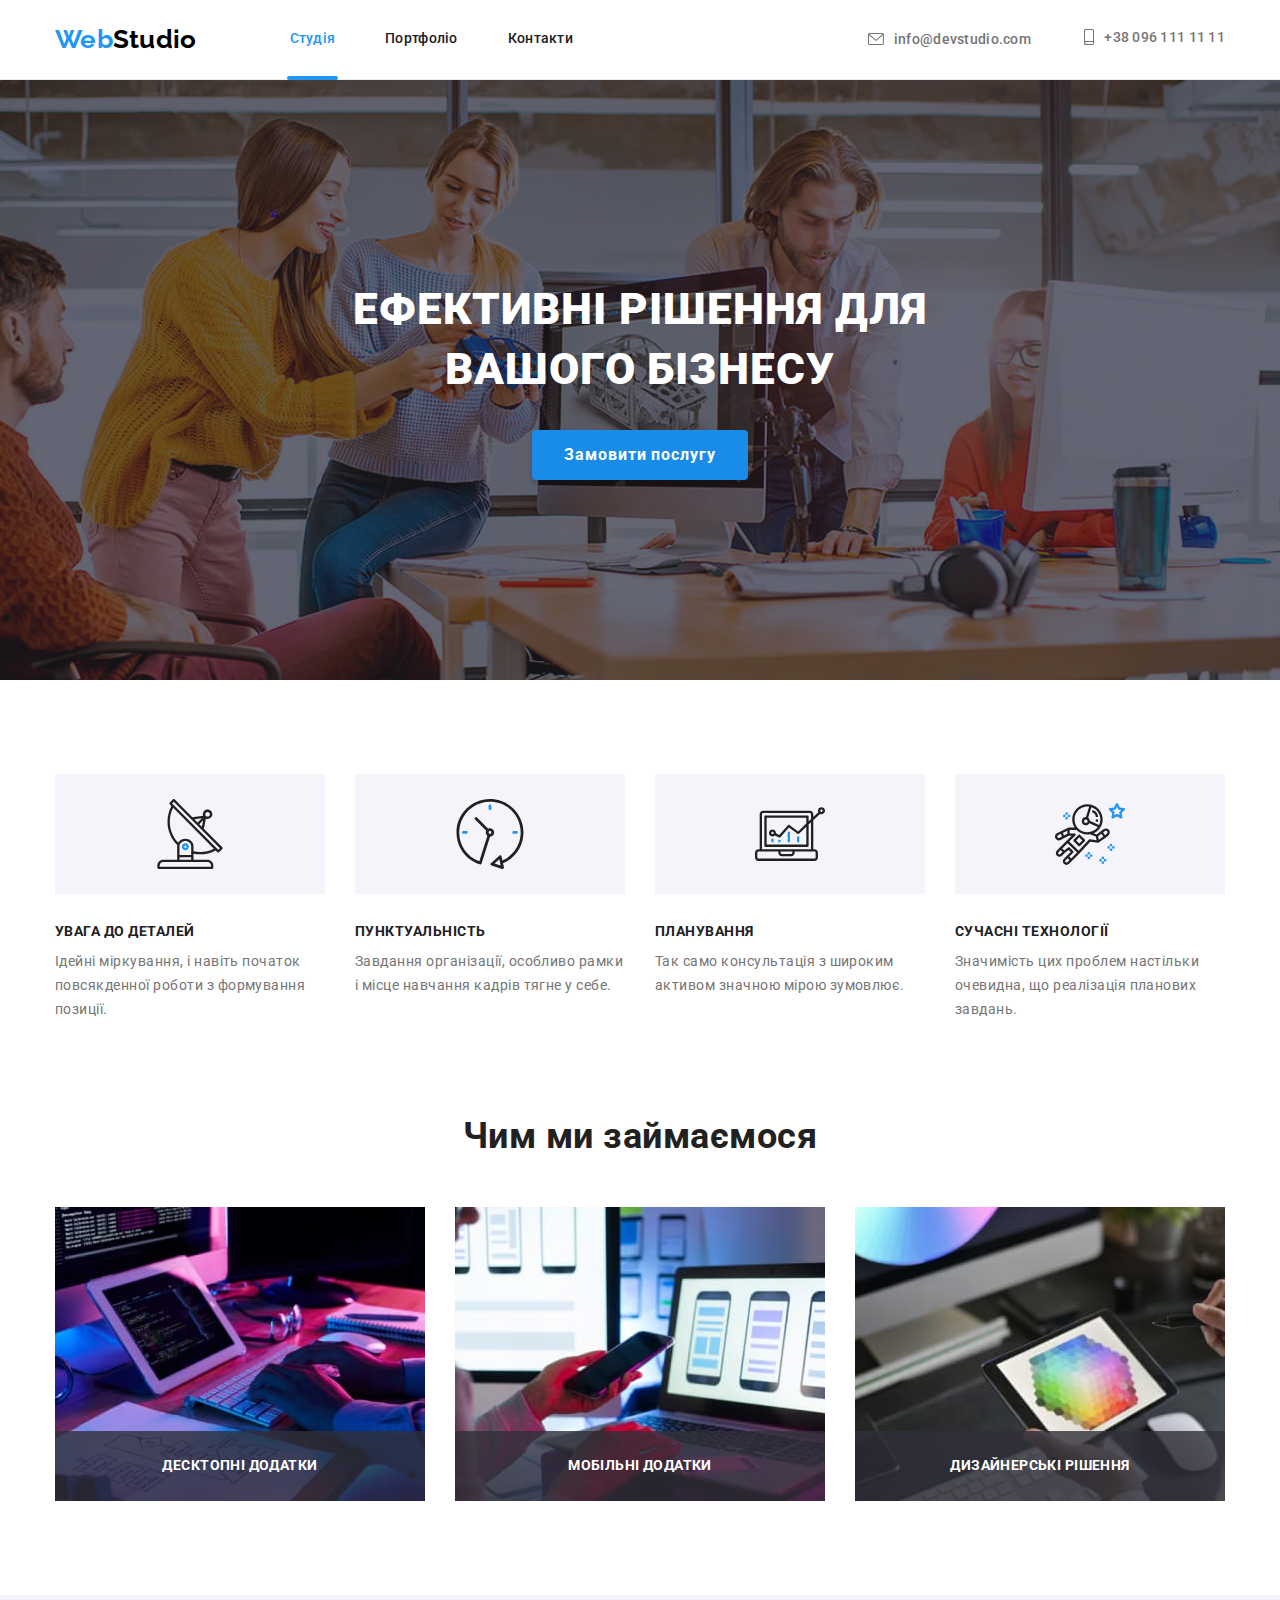
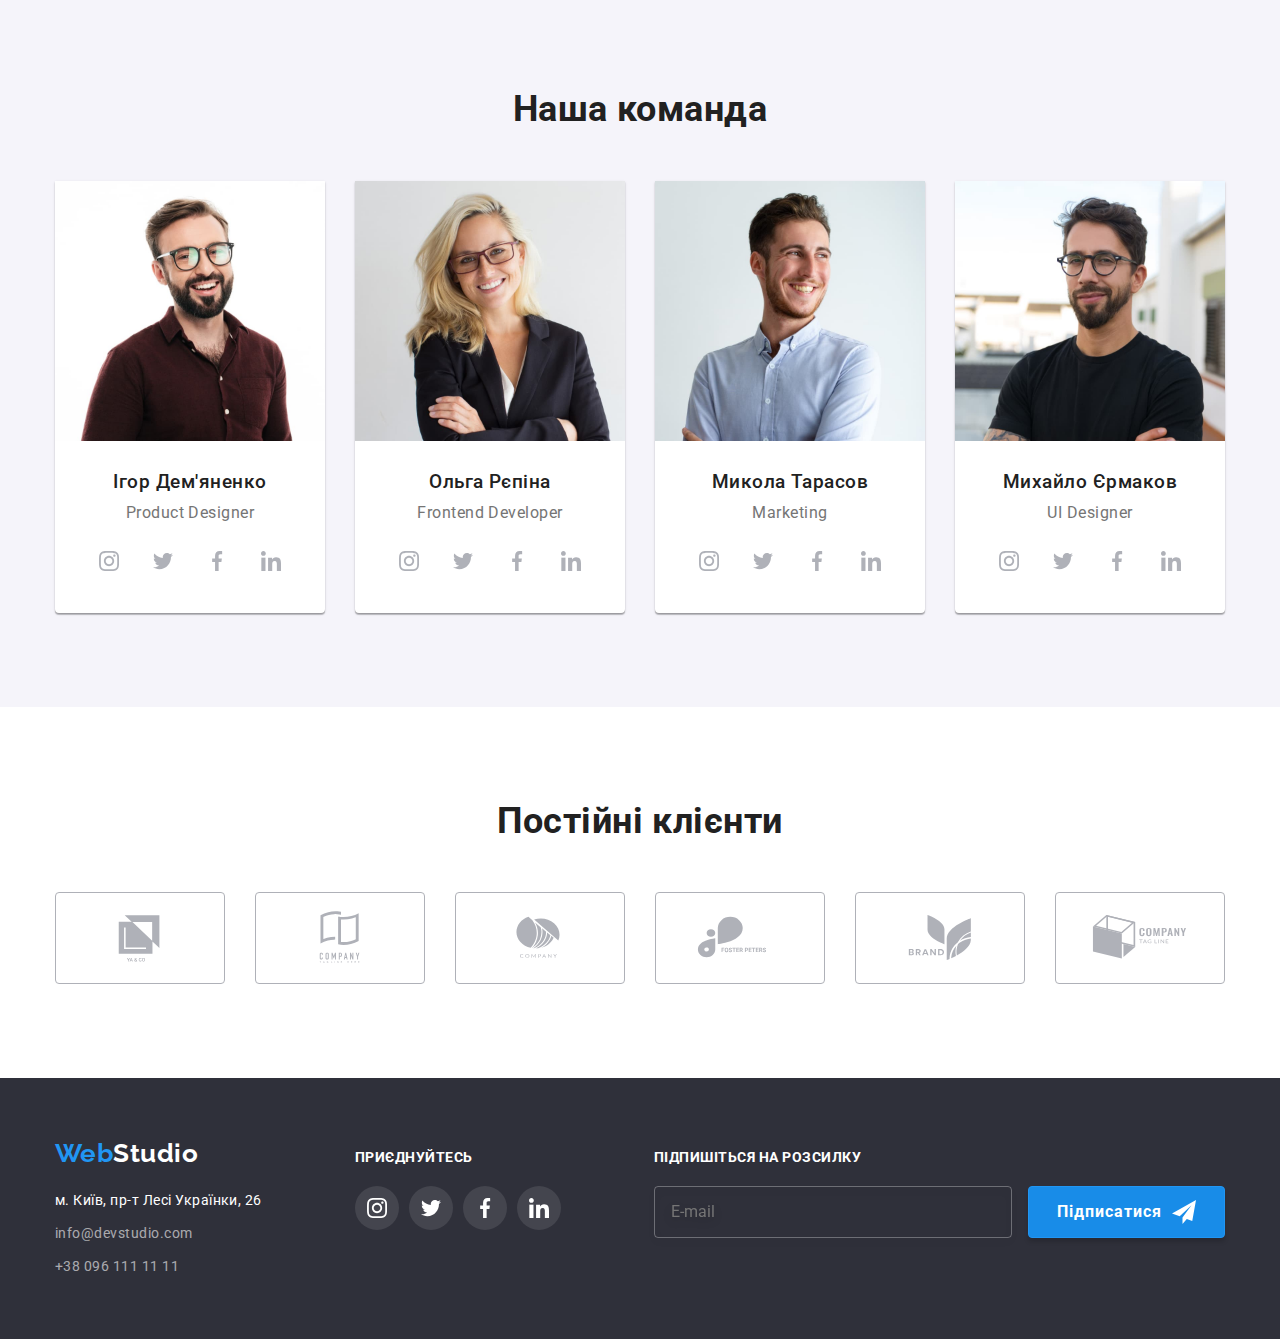
==== index.html @ 37a4ad1a "Copied hw7" ====
<!DOCTYPE html>
<html lang="uk">

<head>
    <meta charset="UTF-8">
    <meta name="viewport" content="width=device-width, initial-scale=1.0">
    <title>goit-hw8</title>
    <link
        href="https://fonts.googleapis.com/css2?family=Raleway:wght@700&family=Roboto:wght@400;500;700;900&display=swap"
        rel="stylesheet">
    <link rel="stylesheet" href="https://cdn.jsdelivr.net/npm/modern-normalize@1.1.0/modern-normalize.min.css" />
    <link rel="stylesheet" href="./css/main.css">
</head>

<body>
    <header class="header">
        <div class="header__container container">
            <nav class="header__nav">
                <a href="./index.html" lang="en" class="header__logo logo link"><span
                        class="logo__feature">Web</span>Studio</a>
                <ul class="menu list">
                    <li class="menu__item">
                        <a class="menu__link link menu__link_current" href="./index.html">Студія</a>
                    </li>
                    <li class="menu__item">
                        <a class="menu__link link" href="./portfolio.html">Портфоліо</a>
                    </li>
                    <li class="menu__item">
                        <a class="menu__link link" href="">Контакти</a>
                    </li>
                </ul>
            </nav>
            <div class="header__links">
                <a class="header-email link" href="mailto:info@devstudio.com">
                    <svg class="header-email__icon" width="16" height="12">
                        <use href="./images/icons.svg#icon-envelope"></use>
                    </svg>
                    info@devstudio.com</a>
                <a href="tel:+380961111111" class="header-tel link">
                    <svg class="header-tel__icon" width="10" height="16">
                        <use href="./images/icons.svg#icon-smartphone"></use>
                    </svg>
                    +38 096 111 11 11</a>
            </div>
        </div>
    </header>
    <main>
        <section class="hero">
            <div class="hero__container container">
                <h1 class="hero__title">Ефективні рішення для вашого бізнесу</h1>
                <button data-modal-open type="button" class="hero__btn blue-btn btn">Замовити послугу</button>
                <div class="backdrop is-hidden" data-modal>
                    <div class="modal">
                        <button type="button" class="modal__close-btn" data-modal-close>
                            <svg class="modal__close-btn-icon" width="18" height="18">
                                <use href="./images/icons.svg#icon-close"></use>
                            </svg>
                        </button>
                        <p class="modal__caption">Залиште свої дані, ми вам передзвонимо</p>
                        <form class="modal-form">
                            <label class="modal-form__field">
                                <span class="modal-form__field-desc">Ім'я</span>
                                <span class="modal-form__input-wrapper">
                                    <input name="user_name" type="text" class="modal-form__input"
                                        pattern="[a-zA-Zа-яА-ЯіІїЇ]+" required />
                                    <svg class="modal-form__icon" width="18" height="18">
                                        <use href="./images/icons.svg#icon-person-modal"></use>
                                    </svg>
                                </span>
                            </label>
                            <label class="modal-form__field">
                                <span class="modal-form__field-desc">Телефон</span>
                                <span class="modal-form__input-wrapper">
                                    <input name="user_phone_number" type="tel" class="modal-form__input"
                                        pattern="[0-9]{3}-[0-9]{3}-[0-9]{2}-[0-9]{2}" required />
                                    <svg class="modal-form__icon modal-phone-icon" width="18" height="18">
                                        <use href="./images/icons.svg#icon-phone"></use>
                                    </svg>
                                </span>
                            </label>
                            <label class="modal-form__field">
                                <span class="modal-form__field-desc">Пошта</span>
                                <span class="modal-form__input-wrapper">
                                    <input name="user_email" type="email" class="modal-form__input" required />
                                    <svg class="modal-form__icon" width="18" height="18">
                                        <use href="./images/icons.svg#icon-email-modal"></use>
                                    </svg>
                                </span>
                            </label>
                            <label class="modal-form__field">
                                <span class="modal-form__field-desc">Коментар</span>
                                <textarea name="user_message" class="modal-form__message"
                                    placeholder="Введіть текст"></textarea>
                            </label>
                            <label class="modal-form__check-wrapper">
                                <input name="user_policy" type="checkbox" class="modal-form__check visually-hidden" />
                                <svg class="modal-form__own-check" width="16" height="16">
                                    <use class="modal-form__own-check-icon" href="./images/icons.svg#icon-check">
                                    </use>
                                </svg>
                                Погоджуюся з розсилкою та приймаю&nbsp;<a class="modal-form__check-link" href="">Умови
                                    договору</a>
                            </label>
                            <button type="submit" class="modal-form__btn blue-btn btn">Відправити</button>
                        </form>
                    </div>
                </div>
            </div>
        </section>
        <section class="feature section">
            <div class="feature__container container">
                <h2 class="feature__title visually-hidden">Особливості</h2>
                <ul class="feature-list list">
                    <li class="feature-list__item">
                        <div class="feature-list__icon-wrapper">
                            <svg class="feature-list__icon icon-antenna" width="70" height="70">
                                <use href="./images/icons.svg#icon-antenna"></use>
                            </svg>
                        </div>
                        <h3 class="feature-list__sub-title">УВАГА ДО ДЕТАЛЕЙ</h3>
                        <p class="feature-list__text">Ідейні міркування, і навіть початок повсякденної роботи з
                            формування позиції.</p>
                    </li>
                    <li class="feature-list__item">
                        <div class="feature-list__icon-wrapper">
                            <svg class="feature-list__icon" width="70" height="70">
                                <use href="./images/icons.svg#icon-clock"></use>
                            </svg>
                        </div>
                        <h3 class="feature-list__sub-title">ПУНКТУАЛЬНІСТЬ</h3>
                        <p class="feature-list__text">Завдання організації, особливо рамки і місце навчання кадрів тягне
                            у себе.
                        </p>
                    </li>
                    <li class="feature-list__item">
                        <div class="feature-list__icon-wrapper">
                            <svg class="feature-list__icon" width="70" height="70">
                                <use href="./images/icons.svg#icon-diagram"></use>
                            </svg>
                        </div>
                        <h3 class="feature-list__sub-title">ПЛАНУВАННЯ</h3>
                        <p class="feature-list__text">Так само консультація з широким активом значною мірою зумовлює.
                        </p>
                    </li>
                    <li class="feature-list__item">
                        <div class="feature-list__icon-wrapper">
                            <svg class="feature-list__icon" width="70" height="70">
                                <use href="./images/icons.svg#icon-astronaut"></use>
                            </svg>
                        </div>
                        <h3 class="feature-list__sub-title">СУЧАСНІ ТЕХНОЛОГІЇ</h3>
                        <p class="feature-list__text">Значимість цих проблем настільки очевидна, що реалізація планових
                            завдань.
                        </p>
                    </li>
                </ul>
            </div>
        </section>
        <section class="field section">
            <div class="container">
                <h2 class="field__title title">Чим ми займаємося</h2>
                <ul class="field-list list">
                    <li class="field-list__item">
                        <div class="field-list__thumb">
                            <img src="./images/field/field1.jpg" alt="десктопні додатки" class="field-list__img img"
                                width="370" height="294">
                            <h3 class="field-list__img-title">Десктопні додатки</h3>
                        </div>
                    </li>
                    <li class="field-list__item">
                        <div class="field-list__thumb">
                            <img src="./images/field/field2.jpg" alt="мобільні додатки" class="field-list__img img"
                                width="370" height="294">
                            <h3 class="field-list__img-title">Мобільні додатки</h3>
                        </div>
                    </li>
                    <li class="field-list__item">
                        <div class="field-list__thumb">
                            <img src="./images/field/field3.jpg" alt="дизайнерські рішення" class="field-list__img img"
                                width="370" height="294">
                            <h3 class="field-list__img-title">Дизайнерські рішення</h3>
                        </div>
                    </li>
                </ul>
            </div>
        </section>
        <section class="team section">
            <div class="container">
                <h2 class="team__title title">Наша команда</h2>
                <ul class="team-list list">
                    <li class="team-list__item">
                        <img src="./images/staff/staff1.jpg" alt="фото Ігор Дем'яненко" class="team-list__img img"
                            width="270" height="260">
                        <div class="team-list__content-wrapper">
                            <h3 class="team-list__title">Ігор Дем'яненко</h3>
                            <p class="team-list__position">Product Designer</p>
                            <ul class="social-list list">
                                <li class="social-list__item">
                                    <a href="" class="social-list__link">
                                        <svg class="social-list__icon" width="20" height="20">
                                            <use href="./images/icons.svg#icon-instagram"></use>
                                        </svg>
                                    </a>
                                </li>
                                <li class="social-list__item">
                                    <a href="" class="social-list__link">
                                        <svg class="social-list__icon" width="20" height="20">
                                            <use href="./images/icons.svg#icon-twitter"></use>
                                        </svg>
                                    </a>
                                </li>
                                <li class="social-list__item">
                                    <a href="" class="social-list__link">
                                        <svg class="social-list__icon" width="20" height="20">
                                            <use href="./images/icons.svg#icon-facebook"></use>
                                        </svg>
                                    </a>
                                </li>
                                <li class="social-list__item">
                                    <a href="" class="social-list__link">
                                        <svg class="social-list__icon" width="20" height="20">
                                            <use href="./images/icons.svg#icon-linkedin"></use>
                                        </svg>
                                    </a>
                                </li>
                            </ul>
                        </div>
                    </li>
                    <li class="team-list__item">
                        <img src="./images/staff/staff2.jpg" alt="фото Ольга Рєпіна" class="team-list__img img"
                            width="270" height="260">
                        <div class="team-list__content-wrapper">
                            <h3 class="team-list__title">Ольга Рєпіна</h3>
                            <p class="team-list__position">Frontend Developer</p>
                            <ul class="social-list list">
                                <li class="social-list__item">
                                    <a href="" class="social-list__link">
                                        <svg class="social-list__icon" width="20" height="20">
                                            <use href="./images/icons.svg#icon-instagram"></use>
                                        </svg>
                                    </a>
                                </li>
                                <li class="social-list__item">
                                    <a href="" class="social-list__link">
                                        <svg class="social-list__icon" width="20" height="20">
                                            <use href="./images/icons.svg#icon-twitter"></use>
                                        </svg>
                                    </a>
                                </li>
                                <li class="social-list__item">
                                    <a href="" class="social-list__link">
                                        <svg class="social-list__icon" width="20" height="20">
                                            <use href="./images/icons.svg#icon-facebook"></use>
                                        </svg>
                                    </a>
                                </li>
                                <li class="social-list__item">
                                    <a href="" class="social-list__link">
                                        <svg class="social-list__icon" width="20" height="20">
                                            <use href="./images/icons.svg#icon-linkedin"></use>
                                        </svg>
                                    </a>
                                </li>
                            </ul>
                        </div>
                    </li>
                    <li class="team-list__item">
                        <img src="./images/staff/staff3.jpg" alt="фото Микола Тарасов" class="team-list__img img"
                            width="270" height="260">
                        <div class="team-list__content-wrapper">
                            <h3 class="team-list__title">Микола Тарасов</h3>
                            <p class="team-list__position">Marketing</p>
                            <ul class="social-list list">
                                <li class="social-list__item">
                                    <a href="" class="social-list__link">
                                        <svg class="social-list__icon" width="20" height="20">
                                            <use href="./images/icons.svg#icon-instagram"></use>
                                        </svg>
                                    </a>
                                </li>
                                <li class="social-list__item">
                                    <a href="" class="social-list__link">
                                        <svg class="social-list__icon" width="20" height="20">
                                            <use href="./images/icons.svg#icon-twitter"></use>
                                        </svg>
                                    </a>
                                </li>
                                <li class="social-list__item">
                                    <a href="" class="social-list__link">
                                        <svg class="social-list__icon" width="20" height="20">
                                            <use href="./images/icons.svg#icon-facebook"></use>
                                        </svg>
                                    </a>
                                </li>
                                <li class="social-list__item">
                                    <a href="" class="social-list__link">
                                        <svg class="social-list__icon" width="20" height="20">
                                            <use href="./images/icons.svg#icon-linkedin"></use>
                                        </svg>
                                    </a>
                                </li>
                            </ul>
                        </div>
                    </li>
                    <li class="team-list__item">
                        <img src="./images/staff/staff4.jpg" alt="фото Михайло Єрмаков" class="team-list__img img"
                            width="270" height="260">
                        <div class="team-list__content-wrapper">
                            <h3 class="team-list__title">Михайло Єрмаков</h3>
                            <p class="team-list__position">UI Designer</p>
                            <ul class="social-list list">
                                <li class="social-list__item">
                                    <a href="" class="social-list__link">
                                        <svg class="social-list__icon" width="20" height="20">
                                            <use href="./images/icons.svg#icon-instagram"></use>
                                        </svg>
                                    </a>
                                </li>
                                <li class="social-list__item">
                                    <a href="" class="social-list__link">
                                        <svg class="social-list__icon" width="20" height="20">
                                            <use href="./images/icons.svg#icon-twitter"></use>
                                        </svg>
                                    </a>
                                </li>
                                <li class="social-list__item">
                                    <a href="" class="social-list__link">
                                        <svg class="social-list__icon" width="20" height="20">
                                            <use href="./images/icons.svg#icon-facebook"></use>
                                        </svg>
                                    </a>
                                </li>
                                <li class="social-list__item">
                                    <a href="" class="social-list__link">
                                        <svg class="social-list__icon" width="20" height="20">
                                            <use href="./images/icons.svg#icon-linkedin"></use>
                                        </svg>
                                    </a>
                                </li>
                            </ul>
                        </div>
                    </li>
                </ul>
            </div>
        </section>
        <section class="clients section">
            <div class="container">
                <h2 class="clients__title title">Постійні клієнти</h2>
                <ul class="clients-list list">
                    <li class="clients-list__item">
                        <a href="" class="clients-list__link">
                            <svg class="clients-list__icon" width="106" height="60">
                                <use href="./images/icons.svg#icon-logo1"></use>
                            </svg>
                        </a>
                    </li>
                    <li class="clients-list__item">
                        <a href="" class="clients-list__link">
                            <svg class="clients-list__icon" width="106" height="60">
                                <use href="./images/icons.svg#icon-logo2"></use>
                            </svg>
                        </a>
                    </li>
                    <li class="clients-list__item">
                        <a href="" class="clients-list__link">
                            <svg class="clients-list__icon" width="106" height="60">
                                <use href="./images/icons.svg#icon-logo3"></use>
                            </svg>
                        </a>
                    </li>
                    <li class="clients-list__item">
                        <a href="" class="clients-list__link">
                            <svg class="clients-list__icon" width="106" height="60">
                                <use href="./images/icons.svg#icon-logo4"></use>
                            </svg>
                        </a>
                    </li>
                    <li class="clients-list__item">
                        <a href="" class="clients-list__link">
                            <svg class="clients-list__icon" width="106" height="60">
                                <use href="./images/icons.svg#icon-logo5"></use>
                            </svg>
                        </a>
                    </li>
                    <li class="clients-list__item">
                        <a href="" class="clients-list__link">
                            <svg class="clients-list__icon" width="106" height="60">
                                <use href="./images/icons.svg#icon-logo6"></use>
                            </svg>
                        </a>
                    </li>
                </ul>
            </div>
        </section>
    </main>
    <footer class="footer">
        <div class="container footer__container">
            <div class="footer__address">
                <a href="./index.html" lang="en" class="footer__logo logo link"><span
                        class="logo__feature">Web</span>Studio</a>
                <address class="contact">
                    <ul class="contact-list list">
                        <li class="contact-list__item">
                            <a href="https://goo.gl/maps/WSS5QyxdvY6HkFST6" target="_blank" rel="noopener noreferrer"
                                class="contact-list__address link"> м. Київ,
                                пр-т Лесі Українки, 26</a>
                        </li>
                        <li class="contact-list__item">
                            <a href="mailto:info@devstudio.com" class="contact-list__email link">info@devstudio.com</a>
                            <br>
                        </li>
                        <li class="contact-list__item">
                            <a href="tel:+380961111111" class="contact-list__phone link">+38 096 111 11 11</a>
                        </li>
                    </ul>
                </address>
            </div>
            <div class="footer__social">
                <h3 class="footer__title">приєднуйтесь</h3>
                <ul class="social-list list">
                    <li class="social-list__item">
                        <a href="" class="social-list__link social-list__link_footer">
                            <svg class="social-list__icon social-list__icon_footer" width="20" height="20">
                                <use href="./images/icons.svg#icon-instagram"></use>
                            </svg>
                        </a>
                    </li>
                    <li class="social-list__item">
                        <a href="" class="social-list__link social-list__link_footer">
                            <svg class="social-list__icon social-list__icon_footer" width="20" height="20">
                                <use href="./images/icons.svg#icon-twitter"></use>
                            </svg>
                        </a>
                    </li>
                    <li class="social-list__item">
                        <a href="" class="social-list__link social-list__link_footer">
                            <svg class="social-list__icon social-list__icon_footer" width="20" height="20">
                                <use href="./images/icons.svg#icon-facebook"></use>
                            </svg>
                        </a>
                    </li>
                    <li class="social-list__item">
                        <a href="" class="social-list__link social-list__link_footer">
                            <svg class="social-list__icon social-list__icon_footer" width="20" height="20">
                                <use href="./images/icons.svg#icon-linkedin"></use>
                            </svg>
                        </a>
                    </li>
                </ul>
            </div>
            <div class="footer__subscribe subscribe">
                <h3 class="footer__title">Підпишіться на розсилку</h3>
                <label for="subscribe" class="visually-hidden">Enter your email</label>
                <input class="subscribe__input" type="email" name="email" id="subscribe" placeholder="E-mail">
                <button class="subscribe__btn blue-btn btn" type="submit">Підписатися
                    <svg class="subscribe__btn-icon" width="24" height="24">
                        <use href="./images/icons.svg#icon-send"></use>
                    </svg>
                </button>
            </div>
        </div>
    </footer>
    <script src=" ./js/modal.js">
    </script>
</body>

</html>
---- css/main.css ----
@charset "UTF-8";
/* цвет основного текста #212121 */
/* вторичный цвет текста  #757575*/
/* цвет инфо текста rgba(255, 255, 255, 0.6) */
/* акцент #2196F3 */
:root {
  --primary-font: 'Roboto', sans-serif;
  --secondary-font: 'Raleway', sans-serif;
  --primary-text-color: #212121;
  --desc-text-color: #757575;
  --info-text-color: rgba(255, 255, 255, 0.6);
  --accent-color: #2196f3;
  --transition-dur-and-func: 250ms cubic-bezier(0.4, 0, 0.2, 1);
}

.visually-hidden {
  position: absolute;
  width: 1px;
  height: 1px;
  margin: -1px;
  padding: 0;
  overflow: hidden;
  border: 0;
  clip: rect(0 0 0 0);
}

h1,
h2,
h3,
h4,
h5,
h6,
p {
  margin-top: 0;
  margin-bottom: 0;
}

ul,
ol {
  margin-top: 0;
  margin-bottom: 0;
  padding-left: 0;
}

.img {
  display: block;
}

.list {
  list-style: none;
}

.link {
  text-decoration: none;
}

.btn {
  cursor: pointer;
  border: none;
}

body {
  background-color: white;
  color: var(--primary-text-color);
  font-family: var(--primary-font);
  font-weight: 400;
  font-style: normal;
  letter-spacing: 0.03em;
}

.container {
  width: 1200px;
  margin: 0 auto;
  padding-left: 15px;
  padding-right: 15px;
  /* outline: 1px solid tomato; */
}

.section {
  padding: 94px 0;
}

.title {
  font-weight: 700;
  font-size: 36px;
  line-height: 1.16;
  text-align: center;
  margin-bottom: 50px;
}

.logo {
  font-family: var(--secondary-font);
  font-weight: 700;
  font-size: 26px;
  line-height: 1.19;
}

.blue-btn {
  font-weight: 700;
  font-size: 16px;
  line-height: 1.88;
  letter-spacing: 0.06em;
  background-color: #188ce8;
  color: #ffffff;
  transition: background-color var(--transition-dur-and-func);
  box-shadow: 0px 4px 4px rgba(0, 0, 0, 0.15);
  border-radius: 4px;
}

.blue-btn:hover,
.blue-btn:focus {
  background-color: var(--accent-color);
}

.backdrop.is-hidden {
  visibility: hidden;
  opacity: 0;
  pointer-events: none;
}

.backdrop {
  position: fixed;
  top: 0;
  left: 0;
  z-index: 1000;
  width: 100%;
  height: 100%;
  background-color: rgba(0, 0, 0, 0.2);
  opacity: 1;
  visibility: visible;
  transition: opacity var(--transition-dur-and-func), visibility var(--transition-dur-and-func);
}

.modal {
  position: absolute;
  top: 50%;
  left: 50%;
  transform: translate(-50%, -50%);
  min-width: 528px;
  min-height: 581px;
  background-color: #fff;
  padding: 40px;
}

.modal__close-btn {
  position: absolute;
  top: 8px;
  right: 8px;
  display: flex;
  justify-content: center;
  align-items: center;
  width: 30px;
  height: 30px;
  border-radius: 50%;
  background-color: transparent;
  transition: border-color var(--transition-dur-and-func);
  border: 1px solid rgba(0, 0, 0, 0.1);
  cursor: pointer;
  padding: 0;
}

.modal__close-btn:hover, .modal__close-btn:focus {
  border-color: var(--accent-color);
}

.modal__close-btn-icon {
  fill: #303030;
  transition: fill var(--transition-dur-and-func);
}

.modal__close-btn:hover .modal__close-btn-icon,
.modal__close-btn:focus .modal__close-btn-icon {
  fill: var(--accent-color);
}

.modal__caption {
  font-weight: 700;
  font-size: 20px;
  line-height: 1.15;
  text-align: center;
  margin-bottom: 12px;
}

.modal-form {
  display: flex;
  flex-direction: column;
  row-gap: 10px;
}

.modal-form__field-desc {
  display: block;
  text-align: start;
  font-size: 12px;
  line-height: 1.16;
  letter-spacing: 0.01em;
  color: var(--desc-text-color);
  margin-bottom: 4px;
}

.modal-form__input-wrapper {
  position: relative;
  display: block;
}

.modal-form__input {
  width: 100%;
  height: 40px;
  border: 1px solid rgba(33, 33, 33, 0.2);
  border-radius: 4px;
  color: var(--primary-text-color);
  transition: border-color var(--transition-dur-and-func);
  padding-left: 42px;
}

.modal-form__input:focus {
  outline: none;
  border-color: var(--accent-color);
}

.modal-phone-icon {
  padding: 2.5px;
}

.modal-form__icon {
  display: block;
  position: absolute;
  top: 50%;
  left: 12px;
  transform: translateY(-50%);
  transition: fill var(--transition-dur-and-func);
  fill: var(--primary-text-color);
}

.modal-form__input:focus + .modal-form__icon {
  fill: var(--accent-color);
}

.modal-form__message {
  font-size: 12px;
  line-height: 1.16;
  letter-spacing: 0.01em;
  color: var(--primary-text-color);
  width: 100%;
  height: 120px;
  resize: none;
  padding: 12px 16px;
  border: 1px solid rgba(33, 33, 33, 0.2);
  border-radius: 4px;
  transition: border-color var(--transition-dur-and-func);
}

.modal-form__message::placeholder {
  font-size: 12px;
  line-height: 1.16;
  letter-spacing: 0.01em;
  color: rgba(117, 117, 117, 0.5);
}

.modal-form__message:focus {
  outline: none;
  border-color: var(--accent-color);
}

.modal-form__check-wrapper {
  display: flex;
  align-items: center;
  font-size: 14px;
  line-height: 1.71;
  color: var(--desc-text-color);
}

.modal-form__own-check {
  border: 1px solid var(--primary-text-color);
  border-radius: 4px;
  cursor: pointer;
  padding: 2px;
  margin-right: 8px;
}

.modal-form__check:checked + .modal-form__own-check {
  background-color: var(--accent-color);
  border-color: var(--accent-color);
}

.modal-form__check:focus + .modal-form__own-check {
  outline: 2px solid rgba(0, 0, 255, 0.5);
}

.modal-form__own-check-icon {
  display: none;
  fill: #ffffff;
}

.modal-form__check:checked + .modal-form__own-check .modal-form__own-check-icon {
  display: block;
}

.modal-form__check-link {
  color: var(--accent-color);
}

.modal-form__btn {
  align-self: center;
  padding: 10px 52px;
  margin-top: 20px;
}

.header {
  font-weight: 500;
  font-size: 14px;
  line-height: 1.14;
  letter-spacing: 0.02em;
  padding: 24px 0;
  border-bottom: 1px solid #ececec;
}

.header__container {
  display: flex;
  align-items: center;
  justify-content: space-between;
}

.header__nav {
  display: flex;
  column-gap: 93px;
  align-items: center;
}

.menu {
  display: flex;
  column-gap: 50px;
}

.header__logo {
  color: #000000;
}

.logo__feature {
  color: var(--accent-color);
}

.menu__link {
  color: var(--primary-text-color);
  transition: color var(--transition-dur-and-func);
}

.menu__link:hover, .menu__link:focus {
  color: var(--accent-color);
}

.menu__link_current {
  position: relative;
  color: var(--accent-color);
}

.menu__link_current::after {
  content: '';
  position: absolute;
  top: 100%;
  left: -5%;
  width: 110%;
  border: 2px solid var(--accent-color);
  border-radius: 2px;
  background: var(--accent-color);
  margin-top: 30px;
}

/* email */
.header-email {
  display: inline-flex;
  align-items: center;
  column-gap: 10px;
  color: var(--desc-text-color);
  margin-right: 50px;
  transition: color var(--transition-dur-and-func);
}

.header-email:hover, .header-email:focus {
  color: var(--accent-color);
}

.header-email__icon {
  fill: var(--desc-text-color);
  transition: fill var(--transition-dur-and-func);
}

.header-email:hover .header-email__icon,
.header-email:focus .header-email__icon {
  fill: var(--accent-color);
}

/* tel */
.header-tel {
  display: inline-flex;
  align-items: center;
  column-gap: 10px;
  color: var(--desc-text-color);
  transition: color var(--transition-dur-and-func);
}

.header-tel:hover, .header-tel:focus {
  color: var(--accent-color);
}

.header-tel__icon {
  fill: var(--desc-text-color);
  transition: fill var(--transition-dur-and-func);
}

.header-tel:hover .header-tel__icon,
.header-tel:focus .header-tel__icon {
  fill: var(--accent-color);
}

.hero {
  text-align: center;
  letter-spacing: 0.06em;
  max-width: 1600px;
  height: 600px;
  margin: 0 auto;
  background-image: linear-gradient(to right, rgba(47, 48, 58, 0.4), rgba(47, 48, 58, 0.4)), url("../images/hero/hero.jpg");
  background-repeat: no-repeat;
  background-size: cover;
  background-position: center center;
}

.hero__container {
  padding: 200px 0;
}

.hero__title {
  font-weight: 900;
  font-size: 44px;
  line-height: 1.36;
  text-transform: uppercase;
  color: #ffffff;
  max-width: 696px;
  margin: 0 auto;
  margin-bottom: 30px;
}

.hero__btn {
  padding: 10px 32px;
}

.feature-list {
  display: flex;
  flex-wrap: wrap;
  gap: 30px;
}

.feature-list__item {
  flex-basis: calc((100% - 90px) / 4);
}

.feature-list__icon-wrapper {
  display: flex;
  justify-content: center;
  align-items: center;
  height: 120px;
  background-color: #f5f4fa;
  margin-bottom: 30px;
}

.feature-list__sub-title {
  font-weight: 700;
  font-size: 14px;
  line-height: 1.14;
  text-transform: uppercase;
  margin-bottom: 10px;
}

.feature-list__text {
  font-size: 14px;
  line-height: 1.71;
  color: var(--desc-text-color);
}

.field {
  padding-top: 0;
}

.field-list {
  display: flex;
  flex-wrap: wrap;
  gap: 30px;
}

.field-list__item {
  flex-basis: calc((100% - 60px) / 3);
}

.field-list__thumb {
  position: relative;
}

.field-list__img-title {
  position: absolute;
  top: 88%;
  left: 50%;
  transform: translate(-50%, -50%);
  width: 100%;
  font-weight: 700;
  font-size: 14px;
  line-height: 1.14;
  text-align: center;
  letter-spacing: 0.03em;
  text-transform: uppercase;
  color: #ffffff;
  background: rgba(47, 48, 58, 0.8);
  padding: 27px 0;
}

.team {
  background-color: #f5f4fa;
}

.team-list {
  display: flex;
  flex-wrap: wrap;
  gap: 30px;
}

.team-list__item {
  flex-basis: calc((100% - 90px) / 4);
  font-size: 16px;
  line-height: 1.19;
  box-shadow: 0px 1px 3px rgba(0, 0, 0, 0.12), 0px 1px 1px rgba(0, 0, 0, 0.14), 0px 2px 1px rgba(0, 0, 0, 0.2);
  border-radius: 0px 0px 4px 4px;
  background-color: #fff;
}

.team-list__content-wrapper {
  padding: 30px 0;
  text-align: center;
}

.team-list__title {
  font-weight: 500;
  margin-bottom: 10px;
}

.team-list__position {
  color: var(--desc-text-color);
  margin-bottom: 16px;
}

.social-list {
  display: flex;
  justify-content: center;
  column-gap: 10px;
}

.social-list__link {
  display: flex;
  justify-content: center;
  align-items: center;
  width: 44px;
  height: 44px;
  border-radius: 50%;
  background-color: #ffffff;
  transition: background-color var(--transition-dur-and-func);
}

.social-list__link:hover, .social-list__link:focus {
  background-color: var(--accent-color);
}

.social-list__icon {
  fill: #afb1b8;
  transition: fill var(--transition-dur-and-func);
}

.social-list__link:hover .social-list__icon,
.social-list__link:focus .social-list__icon {
  fill: #ffffff;
}

.clients-list {
  display: flex;
  flex-wrap: wrap;
  gap: 30px;
}

.clients-list__item {
  flex-basis: calc((100% - 150px) / 6);
}

.clients-list__link {
  display: flex;
  justify-content: center;
  align-items: center;
  height: 92px;
  border: 1px solid #afb1b8;
  border-radius: 4px;
  transition: border var(--transition-dur-and-func);
}

.clients-list__link:hover, .clients-list__link:focus {
  border: 1px solid var(--accent-color);
}

.clients-list__icon {
  fill: #afb1b8;
  transition: fill var(--transition-dur-and-func);
}

.clients-list__link:hover .clients-list__icon,
.clients-list__link:focus .clients-list__icon {
  fill: var(--accent-color);
}

.filters-list {
  display: flex;
  justify-content: center;
  flex-wrap: wrap;
  column-gap: 8px;
  margin-bottom: 50px;
}

.filters-list__btn {
  min-width: 73px;
  padding: 6px 22px;
  font-style: normal;
  font-weight: 500;
  font-size: 16px;
  line-height: 1.62;
  letter-spacing: 0.03em;
  background-color: #f5f4fa;
  transition: box-shadow var(--transition-dur-and-func), background-color var(--transition-dur-and-func), color var(--transition-dur-and-func);
  border-radius: 4px;
}

.filters-list__btn:hover, .filters-list__btn:focus {
  box-shadow: 0px 3px 1px rgba(0, 0, 0, 0.1), 0px 1px 2px rgba(0, 0, 0, 0.08), 0px 2px 2px rgba(0, 0, 0, 0.12);
  background-color: var(--accent-color);
  color: #ffffff;
}

.project-list {
  display: flex;
  flex-wrap: wrap;
  gap: 30px;
}

.project-list__item {
  flex-basis: calc((100% - 60px) / 3);
  transition: box-shadow var(--transition-dur-and-func);
}

.project-list__item:hover, .project-list__item:focus {
  box-shadow: 0px 1px 1px rgba(0, 0, 0, 0.12), 0px 4px 4px rgba(0, 0, 0, 0.06), 1px 4px 6px rgba(0, 0, 0, 0.16);
}

.project-list__wrapper {
  border: 1px solid #eeeeee;
  border-top: 0;
  padding: 20px 24px;
}

.project-list__title {
  font-style: normal;
  font-weight: 700;
  font-size: 18px;
  line-height: 2;
  letter-spacing: 0.06em;
  color: var(--primary-text-color);
  margin-bottom: 4px;
}

.project-list__text {
  font-style: normal;
  font-size: 16px;
  line-height: 1.88;
  color: var(--desc-text-color);
}

.project-thumb {
  position: relative;
  overflow: hidden;
}

.project-thumb__text {
  outline: 1px solid tomato;
  position: absolute;
  top: 50%;
  left: 0%;
  transform: translateY(90%);
  transition: transform 250ms cubic-bezier(0.4, 0, 0.2, 1);
  width: 100%;
  height: 100%;
  opacity: 1;
  font-size: 18px;
  line-height: 1.56;
  letter-spacing: 0.03em;
  background: rgba(33, 150, 243, 0.9);
  color: #ffffff;
  padding: 63px 24px;
}

.project-list__item:hover .project-thumb__text,
.project-list__item:focus .project-thumb__text {
  transform: translateY(-50%);
}

.footer {
  background-color: #2f303a;
  padding: 60px 0;
}

.footer__logo {
  color: #ffffff;
}

.contact {
  margin-top: 20px;
}

.contact-list__item {
  font-style: normal;
  font-size: 14px;
  line-height: 1.71;
  margin-bottom: 9px;
}

.contact-list__item:last-child {
  margin-bottom: 0;
}

.contact-list__address {
  color: #ffffff;
}

.contact-list__phone,
.contact-list__email {
  color: var(--info-text-color);
}

/* social */
.footer__container {
  display: flex;
  justify-content: space-between;
}

.footer__title {
  font-style: normal;
  font-weight: 700;
  font-size: 14px;
  line-height: 1.14;
  text-transform: uppercase;
  color: #ffffff;
  margin-bottom: 20px;
  margin-top: 12px;
}

.social-list__icon_footer {
  fill: #ffffff;
}

.social-list__link_footer {
  background: rgba(255, 255, 255, 0.1);
}

/* subscribe */
.subscribe__input {
  font-size: 16px;
  line-height: 1.25;
  color: rgba(255, 255, 255, 0.6);
  border: 1px solid rgba(255, 255, 255, 0.3);
  filter: drop-shadow(0px 4px 4px rgba(0, 0, 0, 0.15));
  border-radius: 4px;
  width: 358px;
  transition: border 250ms cubic-bezier(0.4, 0, 0.2, 1);
  background-color: transparent;
  outline: none;
  padding: 15px 16px;
}

.subscribe__input:focus {
  border: 1px solid #ffffff;
  color: #ffffff;
}

.subscribe__btn {
  display: inline-flex;
  border: 1px solid var(--accent-color);
  padding: 10px 28px;
  margin-left: 12px;
}

.subscribe__btn-icon {
  align-self: center;
  fill: #ffffff;
  margin-left: 10px;
}
/*# sourceMappingURL=main.css.map */
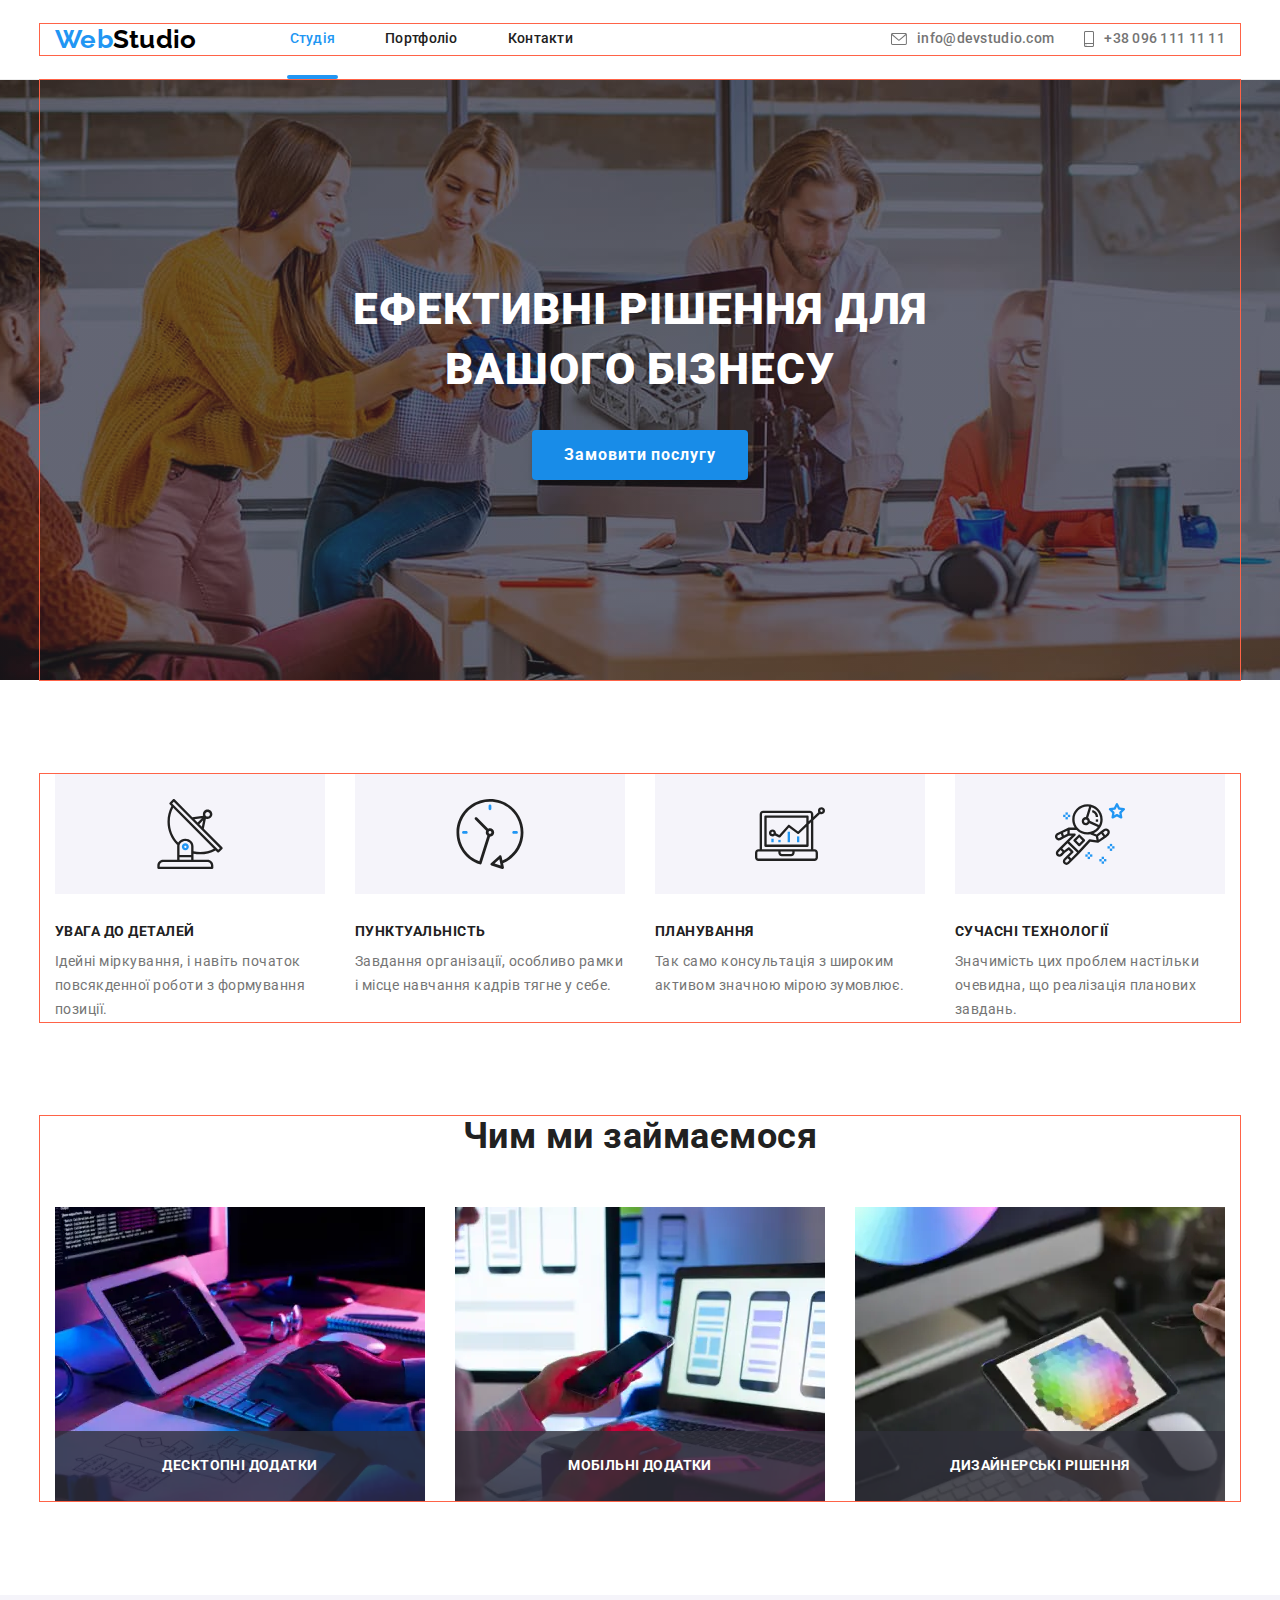
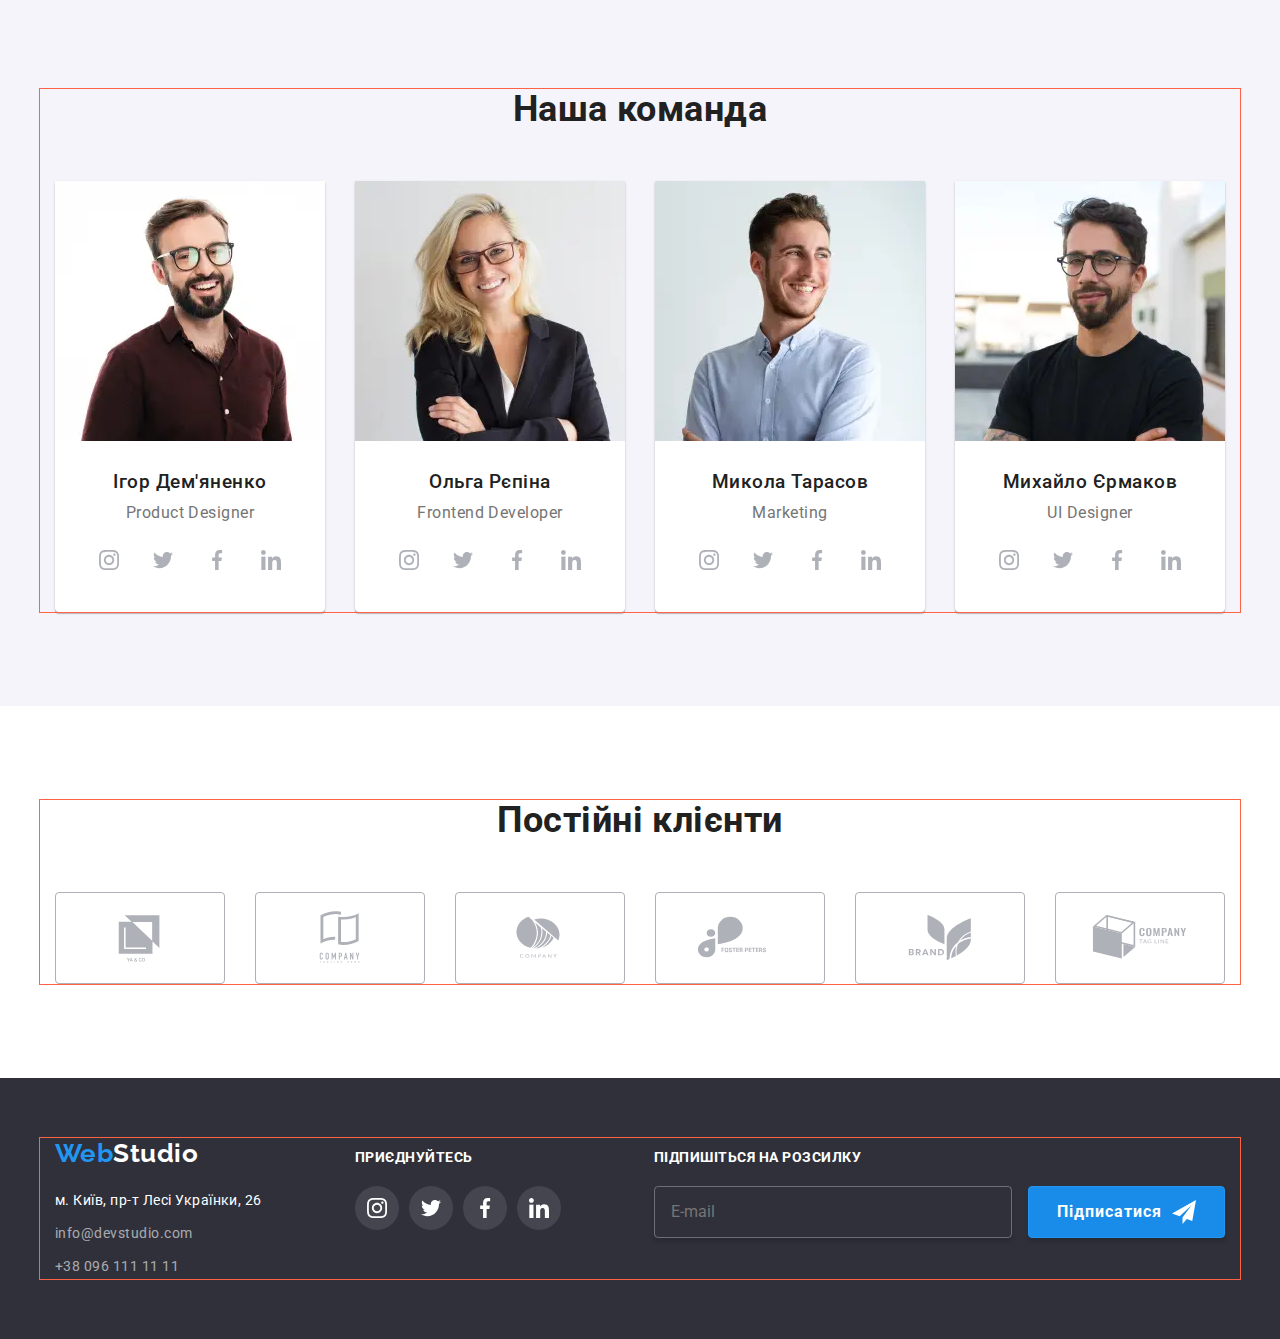
==== commit 173491e2: "Adaptive index.html" ====
--- a/index.html
+++ b/index.html
@@ -30,6 +30,11 @@
                     </li>
                 </ul>
             </nav>
+            <button type="button" class="mobile-menu-btn" data-menu-open>
+                <svg class="mobile-menu-btn__icon" width="40" height="40">
+                    <use href="./images/icons.svg#icon-burger"></use>
+                </svg>
+            </button>
             <div class="header__links">
                 <a class="header-email link" href="mailto:info@devstudio.com">
                     <svg class="header-email__icon" width="16" height="12">
@@ -43,68 +48,60 @@
                     +38 096 111 11 11</a>
             </div>
         </div>
+        <div class="mobile-menu" data-menu>
+            <div class="container mobile-menu__container">
+                <button type="button" class="mobile-menu__close-btn" data-menu-close>
+                    <svg class="mobile-menu__close-icon" width="40" height="40">
+                        <use href="./images/icons.svg#icon-close"></use>
+                    </svg>
+                </button>
+                <ul class="mobile-menu-list list">
+                    <li class="mobile-menu-list__item">
+                        <a class="mobile-menu-list__link link mobile-menu-list__link_current"
+                            href="./index.html">Студія</a>
+                    </li>
+                    <li class="mobile-menu-list__item">
+                        <a class="mobile-menu-list__link link" href="./portfolio.html">Портфоліо</a>
+                    </li>
+                    <li class="mobile-menu-list__item">
+                        <a class="mobile-menu-list__link link" href="">Контакти</a>
+                    </li>
+                </ul>
+                <div class="mobile-menu-bottom">
+                    <ul class="mobile-menu_links list">
+                        <li class="mobile-menu_links__item">
+                            <a href="tel:+380961111111" class="mobile-menu_links__tel link">+38 096 111 11 11</a>
+                        </li>
+                        <li class="mobile-menu_links__item">
+                            <a class="mobile-menu_links__email link"
+                                href="mailto:info@devstudio.com">info@devstudio.com</a>
+                        </li>
+                    </ul>
+                    <ul class="mobile-menu_social list">
+                        <li class="mobile-menu_social__item">
+                            <a class="mobile-menu_social__link link" href="">Instagram</a>
+                        </li>
+                        <li class="mobile-menu_social__item">
+                            <a class="mobile-menu_social__link link" href="">Twitter</a>
+                        </li>
+                        <li class="mobile-menu_social__item">
+                            <a class="mobile-menu_social__link link" href="">Twitter</a>
+                        </li>
+                        <li class="mobile-menu_social__item">
+                            <a class="mobile-menu_social__link link" href="">LinkedIn</a>
+                        </li>
+                    </ul>
+                </div>
+
+            </div>
+        </div>
+
     </header>
     <main>
         <section class="hero">
             <div class="hero__container container">
                 <h1 class="hero__title">Ефективні рішення для вашого бізнесу</h1>
                 <button data-modal-open type="button" class="hero__btn blue-btn btn">Замовити послугу</button>
-                <div class="backdrop is-hidden" data-modal>
-                    <div class="modal">
-                        <button type="button" class="modal__close-btn" data-modal-close>
-                            <svg class="modal__close-btn-icon" width="18" height="18">
-                                <use href="./images/icons.svg#icon-close"></use>
-                            </svg>
-                        </button>
-                        <p class="modal__caption">Залиште свої дані, ми вам передзвонимо</p>
-                        <form class="modal-form">
-                            <label class="modal-form__field">
-                                <span class="modal-form__field-desc">Ім'я</span>
-                                <span class="modal-form__input-wrapper">
-                                    <input name="user_name" type="text" class="modal-form__input"
-                                        pattern="[a-zA-Zа-яА-ЯіІїЇ]+" required />
-                                    <svg class="modal-form__icon" width="18" height="18">
-                                        <use href="./images/icons.svg#icon-person-modal"></use>
-                                    </svg>
-                                </span>
-                            </label>
-                            <label class="modal-form__field">
-                                <span class="modal-form__field-desc">Телефон</span>
-                                <span class="modal-form__input-wrapper">
-                                    <input name="user_phone_number" type="tel" class="modal-form__input"
-                                        pattern="[0-9]{3}-[0-9]{3}-[0-9]{2}-[0-9]{2}" required />
-                                    <svg class="modal-form__icon modal-phone-icon" width="18" height="18">
-                                        <use href="./images/icons.svg#icon-phone"></use>
-                                    </svg>
-                                </span>
-                            </label>
-                            <label class="modal-form__field">
-                                <span class="modal-form__field-desc">Пошта</span>
-                                <span class="modal-form__input-wrapper">
-                                    <input name="user_email" type="email" class="modal-form__input" required />
-                                    <svg class="modal-form__icon" width="18" height="18">
-                                        <use href="./images/icons.svg#icon-email-modal"></use>
-                                    </svg>
-                                </span>
-                            </label>
-                            <label class="modal-form__field">
-                                <span class="modal-form__field-desc">Коментар</span>
-                                <textarea name="user_message" class="modal-form__message"
-                                    placeholder="Введіть текст"></textarea>
-                            </label>
-                            <label class="modal-form__check-wrapper">
-                                <input name="user_policy" type="checkbox" class="modal-form__check visually-hidden" />
-                                <svg class="modal-form__own-check" width="16" height="16">
-                                    <use class="modal-form__own-check-icon" href="./images/icons.svg#icon-check">
-                                    </use>
-                                </svg>
-                                Погоджуюся з розсилкою та приймаю&nbsp;<a class="modal-form__check-link" href="">Умови
-                                    договору</a>
-                            </label>
-                            <button type="submit" class="modal-form__btn blue-btn btn">Відправити</button>
-                        </form>
-                    </div>
-                </div>
             </div>
         </section>
         <section class="feature section">
@@ -162,22 +159,47 @@
                 <ul class="field-list list">
                     <li class="field-list__item">
                         <div class="field-list__thumb">
-                            <img src="./images/field/field1.jpg" alt="десктопні додатки" class="field-list__img img"
-                                width="370" height="294">
+                            <picture>
+                                <!-- DESKTOP -->
+                                <source
+                                    srcset="./images/field/desktop/field-1.webp 1x, ./images/field/desktop/field-1@2x.webp 2x"
+                                    type="image/webp" />
+                                <source
+                                    srcset="./images/field/desktop/field-1.jpg 1x, ./images/field/desktop/field-1@2x.jpg 2x" />
+
+                                <img src="./images/field/" alt="десктопні додатки" class="field-list__img img">
+                            </picture>
                             <h3 class="field-list__img-title">Десктопні додатки</h3>
                         </div>
                     </li>
                     <li class="field-list__item">
                         <div class="field-list__thumb">
-                            <img src="./images/field/field2.jpg" alt="мобільні додатки" class="field-list__img img"
-                                width="370" height="294">
+                            <picture>
+                                <!-- DESKTOP -->
+                                <source
+                                    srcset="./images/field/desktop/field-2.webp 1x, ./images/field/desktop/field-2@2x.webp 2x"
+                                    type="image/webp" />
+                                <source
+                                    srcset="./images/field/desktop/field-2.jpg 1x, ./images/field/desktop/field-2@2x.jpg 2x" />
+
+                                <img src="./images/field/field2.jpg" alt="мобільні додатки" class="field-list__img img">
+                            </picture>
                             <h3 class="field-list__img-title">Мобільні додатки</h3>
                         </div>
                     </li>
                     <li class="field-list__item">
                         <div class="field-list__thumb">
-                            <img src="./images/field/field3.jpg" alt="дизайнерські рішення" class="field-list__img img"
-                                width="370" height="294">
+                            <picture>
+                                <!-- DESKTOP -->
+                                <source
+                                    srcset="./images/field/desktop/field-3.webp 1x, ./images/field/desktop/field-3@2x.webp 2x"
+                                    type="image/webp" />
+                                <source
+                                    srcset="./images/field/desktop/field-3.jpg 1x, ./images/field/desktop/field-3@2x.jpg 2x" />
+
+                                <img src="./images/field/field3.jpg" alt="дизайнерські рішення"
+                                    class="field-list__img img">
+                            </picture>
                             <h3 class="field-list__img-title">Дизайнерські рішення</h3>
                         </div>
                     </li>
@@ -189,8 +211,34 @@
                 <h2 class="team__title title">Наша команда</h2>
                 <ul class="team-list list">
                     <li class="team-list__item">
-                        <img src="./images/staff/staff1.jpg" alt="фото Ігор Дем'яненко" class="team-list__img img"
-                            width="270" height="260">
+                        <picture>
+                            <!-- DESKTOP -->
+                            <source
+                                srcset="./images/staff/desktop/staff-1.webp 1x, ./images/staff/desktop/staff-1@2x.webp 2x"
+                                media="(min-width: 1200px)" type="image/webp" />
+                            <source
+                                srcset="./images/staff/desktop/staff-1.jpg 1x, ./images/staff/desktop/staff-1@2x.jpg 2x"
+                                media="(min-width: 1200px)" />
+
+                            <!-- TABLET -->
+                            <source
+                                srcset="./images/staff/tablet/staff-1.webp 1x, ./images/staff/tablet/staff-1@2x.webp 2x"
+                                media="(min-width: 768px)" type="image/webp" />
+                            <source
+                                srcset="./images/staff/tablet/staff-1.jpg 1x, ./images/staff/tablet/staff-1@2x.jpg 2x"
+                                media="(min-width: 768px)" />
+
+                            <!-- MOBILE -->
+                            <source
+                                srcset="./images/staff/mobile/staff-1.webp 1x, ./images/staff/mobile/staff-1.webp 2x"
+                                media="(max-width: 767px)" type="image/webp" />
+                            <source
+                                srcset="./images/staff/mobile/staff-1.jpg 1x, ./images/staff/mobile/staff-1@2x.jpg 2x"
+                                media="(max-width: 767px)" />
+
+                            <img src="./images/staff/desktop/staff-1.jpg" alt="фото Ігор Дем'яненко"
+                                class="team-list__img img">
+                        </picture>
                         <div class="team-list__content-wrapper">
                             <h3 class="team-list__title">Ігор Дем'яненко</h3>
                             <p class="team-list__position">Product Designer</p>
@@ -227,8 +275,34 @@
                         </div>
                     </li>
                     <li class="team-list__item">
-                        <img src="./images/staff/staff2.jpg" alt="фото Ольга Рєпіна" class="team-list__img img"
-                            width="270" height="260">
+                        <picture>
+                            <!-- DESKTOP -->
+                            <source
+                                srcset="./images/staff/desktop/staff-2.webp 1x, ./images/staff/desktop/staff-2@2x.webp 2x"
+                                media="(min-width: 1200px)" type="image/webp" />
+                            <source
+                                srcset="./images/staff/desktop/staff-2.jpg 1x, ./images/staff/desktop/staff-2@2x.jpg 2x"
+                                media="(min-width: 1200px)" />
+
+                            <!-- TABLET -->
+                            <source
+                                srcset="./images/staff/tablet/staff-2.webp 1x, ./images/staff/tablet/staff-2@2x.webp 2x"
+                                media="(min-width: 768px)" type="image/webp" />
+                            <source
+                                srcset="./images/staff/tablet/staff-2.jpg 1x, ./images/staff/tablet/staff-2@2x.jpg 2x"
+                                media="(min-width: 768px)" />
+
+                            <!-- MOBILE -->
+                            <source
+                                srcset="./images/staff/mobile/staff-2.webp 1x, ./images/staff/mobile/staff-2.webp 2x"
+                                media="(max-width: 767px)" type="image/webp" />
+                            <source
+                                srcset="./images/staff/mobile/staff-2.jpg 1x, ./images/staff/mobile/staff-2@2x.jpg 2x"
+                                media="(max-width: 767px)" />
+
+                            <img src="./images/staff/desktop/staff-2.jpg" alt="фото Ольга Рєпіна"
+                                class="team-list__img img">
+                        </picture>
                         <div class="team-list__content-wrapper">
                             <h3 class="team-list__title">Ольга Рєпіна</h3>
                             <p class="team-list__position">Frontend Developer</p>
@@ -265,8 +339,34 @@
                         </div>
                     </li>
                     <li class="team-list__item">
-                        <img src="./images/staff/staff3.jpg" alt="фото Микола Тарасов" class="team-list__img img"
-                            width="270" height="260">
+                        <picture>
+                            <!-- DESKTOP -->
+                            <source
+                                srcset="./images/staff/desktop/staff-3.webp 1x, ./images/staff/desktop/staff-3@2x.webp 2x"
+                                media="(min-width: 1200px)" type="image/webp" />
+                            <source
+                                srcset="./images/staff/desktop/staff-3.jpg 1x, ./images/staff/desktop/staff-3@2x.jpg 2x"
+                                media="(min-width: 1200px)" />
+
+                            <!-- TABLET -->
+                            <source
+                                srcset="./images/staff/tablet/staff-3.webp 1x, ./images/staff/tablet/staff-3@2x.webp 2x"
+                                media="(min-width: 768px)" type="image/webp" />
+                            <source
+                                srcset="./images/staff/tablet/staff-3.jpg 1x, ./images/staff/tablet/staff-3@2x.jpg 2x"
+                                media="(min-width: 768px)" />
+
+                            <!-- MOBILE -->
+                            <source
+                                srcset="./images/staff/mobile/staff-3.webp 1x, ./images/staff/mobile/staff-3.webp 2x"
+                                media="(max-width: 767px)" type="image/webp" />
+                            <source
+                                srcset="./images/staff/mobile/staff-3.jpg 1x, ./images/staff/mobile/staff-3@2x.jpg 2x"
+                                media="(max-width: 767px)" />
+
+                            <img src="./images/staff/desktop/staff-3.jpg" alt="фото Микола Тарасов"
+                                class="team-list__img img">
+                        </picture>
                         <div class="team-list__content-wrapper">
                             <h3 class="team-list__title">Микола Тарасов</h3>
                             <p class="team-list__position">Marketing</p>
@@ -303,8 +403,34 @@
                         </div>
                     </li>
                     <li class="team-list__item">
-                        <img src="./images/staff/staff4.jpg" alt="фото Михайло Єрмаков" class="team-list__img img"
-                            width="270" height="260">
+                        <picture>
+                            <!-- DESKTOP -->
+                            <source
+                                srcset="./images/staff/desktop/staff-4.webp 1x, ./images/staff/desktop/staff-4@2x.webp 2x"
+                                media="(min-width: 1200px)" type="image/webp" />
+                            <source
+                                srcset="./images/staff/desktop/staff-4.jpg 1x, ./images/staff/desktop/staff-4@2x.jpg 2x"
+                                media="(min-width: 1200px)" />
+
+                            <!-- TABLET -->
+                            <source
+                                srcset="./images/staff/tablet/staff-4.webp 1x, ./images/staff/tablet/staff-4@2x.webp 2x"
+                                media="(min-width: 768px)" type="image/webp" />
+                            <source
+                                srcset="./images/staff/tablet/staff-4.jpg 1x, ./images/staff/tablet/staff-4@2x.jpg 2x"
+                                media="(min-width: 768px)" />
+
+                            <!-- MOBILE -->
+                            <source
+                                srcset="./images/staff/mobile/staff-4.webp 1x, ./images/staff/mobile/staff-4.webp 2x"
+                                media="(max-width: 767px)" type="image/webp" />
+                            <source
+                                srcset="./images/staff/mobile/staff-4.jpg 1x, ./images/staff/mobile/staff-4@2x.jpg 2x"
+                                media="(max-width: 767px)" />
+
+                            <img src="./images/staff/desktop/staff-4.jpg" alt="фото Михайло Єрмаков"
+                                class="team-list__img img">
+                        </picture>
                         <div class="team-list__content-wrapper">
                             <h3 class="team-list__title">Михайло Єрмаков</h3>
                             <p class="team-list__position">UI Designer</p>
@@ -449,7 +575,7 @@
                 </ul>
             </div>
             <div class="footer__subscribe subscribe">
-                <h3 class="footer__title">Підпишіться на розсилку</h3>
+                <h3 class="footer__title subscribe__title">Підпишіться на розсилку</h3>
                 <label for="subscribe" class="visually-hidden">Enter your email</label>
                 <input class="subscribe__input" type="email" name="email" id="subscribe" placeholder="E-mail">
                 <button class="subscribe__btn blue-btn btn" type="submit">Підписатися
@@ -460,8 +586,64 @@
             </div>
         </div>
     </footer>
-    <script src=" ./js/modal.js">
-    </script>
+
+    <div class="backdrop is-hidden" data-modal>
+        <div class="modal">
+            <button type="button" class="modal__close-btn" data-modal-close>
+                <svg class="modal__close-btn-icon" width="18" height="18">
+                    <use href="./images/icons.svg#icon-close"></use>
+                </svg>
+            </button>
+            <p class="modal__caption">Залиште свої дані, ми вам передзвонимо</p>
+            <form class="modal-form">
+                <label class="modal-form__field">
+                    <span class="modal-form__field-desc">Ім'я</span>
+                    <span class="modal-form__input-wrapper">
+                        <input name="user_name" type="text" class="modal-form__input" pattern="[a-zA-Zа-яА-ЯіІїЇ]+"
+                            required />
+                        <svg class="modal-form__icon" width="18" height="18">
+                            <use href="./images/icons.svg#icon-person-modal"></use>
+                        </svg>
+                    </span>
+                </label>
+                <label class="modal-form__field">
+                    <span class="modal-form__field-desc">Телефон</span>
+                    <span class="modal-form__input-wrapper">
+                        <input name="user_phone_number" type="tel" class="modal-form__input"
+                            pattern="[0-9]{3}-[0-9]{3}-[0-9]{2}-[0-9]{2}" required />
+                        <svg class="modal-form__icon modal-phone-icon" width="18" height="18">
+                            <use href="./images/icons.svg#icon-phone"></use>
+                        </svg>
+                    </span>
+                </label>
+                <label class="modal-form__field">
+                    <span class="modal-form__field-desc">Пошта</span>
+                    <span class="modal-form__input-wrapper">
+                        <input name="user_email" type="email" class="modal-form__input" required />
+                        <svg class="modal-form__icon" width="18" height="18">
+                            <use href="./images/icons.svg#icon-email-modal"></use>
+                        </svg>
+                    </span>
+                </label>
+                <label class="modal-form__field">
+                    <span class="modal-form__field-desc">Коментар</span>
+                    <textarea name="user_message" class="modal-form__message" placeholder="Введіть текст"></textarea>
+                </label>
+                <label class="modal-form__check-wrapper">
+                    <input name="user_policy" type="checkbox" class="modal-form__check visually-hidden" />
+                    <svg class="modal-form__own-check" width="16" height="16">
+                        <use class="modal-form__own-check-icon" href="./images/icons.svg#icon-check">
+                        </use>
+                    </svg>
+                    Погоджуюся з розсилкою та приймаю&nbsp;<a class="modal-form__check-link" href="">Умови
+                        договору</a>
+                </label>
+                <button type="submit" class="modal-form__btn blue-btn btn">Відправити</button>
+            </form>
+        </div>
+    </div>
+    <script src="./js/mobile-menu.js"></script>
+    <script src=" ./js/modal.js"></script>
 </body>
 
 </html>--- a/css/main.css
+++ b/css/main.css
@@ -44,6 +44,9 @@
 
 .img {
   display: block;
+  max-width: 100%;
+  height: auto;
+  margin: 0 auto;
 }
 
 .list {
@@ -69,30 +72,171 @@
 }
 
 .container {
-  width: 1200px;
-  margin: 0 auto;
+  width: 100%;
   padding-left: 15px;
   padding-right: 15px;
-  /* outline: 1px solid tomato; */
+  outline: 1px solid tomato;
+}
+
+@media screen and (min-width: 480px) {
+  .container {
+    width: 480px;
+    margin-left: auto;
+    margin-right: auto;
+  }
+}
+
+@media screen and (min-width: 768px) {
+  .container {
+    width: 768px;
+  }
+}
+
+@media screen and (min-width: 1200px) {
+  .container {
+    width: 1200px;
+  }
 }
 
 .section {
-  padding: 94px 0;
+  padding: 60px 0;
+}
+
+@media screen and (min-width: 1200px) {
+  .section {
+    padding: 94px 0;
+  }
+}
+
+@media screen and (max-width: 767px) {
+  .mobile-menu {
+    position: fixed;
+    top: 0;
+    left: 0;
+    z-index: 100;
+    width: 100%;
+    height: 100%;
+    max-height: 796px;
+    background-color: #ffffff;
+    box-shadow: 0 0 0 100vmax rgba(0, 0, 0, 0.5);
+    opacity: 0;
+    visibility: hidden;
+    pointer-events: none;
+    transition: opacity var(--transition-dur-and-func), visibility var(--transition-dur-and-func);
+  }
+  __container {
+    position: relative;
+    height: 100%;
+    min-height: 500px;
+    padding-left: 40px;
+    padding-top: 48px;
+    padding-bottom: 48px;
+  }
+  __close-btn {
+    position: absolute;
+    top: 10px;
+    right: 15px;
+    background-color: transparent;
+    border: 0;
+    padding: 0;
+    line-height: 0;
+  }
+  .mobile-menu.is-open {
+    opacity: 1;
+    visibility: visible;
+    pointer-events: auto;
+  }
+  .mobile-menu-list__item:not(:last-child) {
+    margin-bottom: 32px;
+  }
+  .mobile-menu-list__link {
+    font-weight: 500;
+    font-size: 40px;
+    line-height: 1.175;
+    letter-spacing: 0.02em;
+    color: var(--primary-text-color);
+  }
+  .mobile-menu-list__link_current {
+    color: var(--accent-color);
+  }
+  .mobile-menu-bottom {
+    position: absolute;
+    bottom: 48px;
+    left: 40px;
+  }
+  .mobile-menu_links__item {
+    margin-bottom: 64px;
+  }
+  .mobile-menu_links__item:not(:last-child) {
+    margin-bottom: 32px;
+  }
+  .mobile-menu_links__tel {
+    font-weight: 500;
+    font-size: 34px;
+    line-height: 1.25;
+    letter-spacing: 0.02em;
+    color: var(--accent-color);
+  }
+  .mobile-menu_links__email {
+    font-weight: 500;
+    font-size: 24px;
+    line-height: 1.16;
+    letter-spacing: 0.02em;
+    color: var(--desc-text-color);
+  }
+  .mobile-menu_social {
+    display: flex;
+    column-gap: 10px;
+  }
+  .mobile-menu_social__link {
+    font-weight: 500;
+    font-size: 18px;
+    line-height: 1.22;
+    letter-spacing: 0.02em;
+    color: var(--accent-color);
+  }
+  .mobile-menu_social__item:not(:last-child):after {
+    content: '';
+    border: 1px solid rgba(33, 33, 33, 0.2);
+    transform: rotate(90deg);
+    margin-left: 10px;
+  }
+}
+
+@media screen and (min-width: 768px) {
+  .mobile-menu {
+    display: none;
+  }
 }
 
 .title {
   font-weight: 700;
-  font-size: 36px;
-  line-height: 1.16;
+  font-size: 28px;
+  line-height: 1.18;
   text-align: center;
-  margin-bottom: 50px;
+  margin-bottom: 30px;
+}
+
+@media screen and (min-width: 1200px) {
+  .title {
+    font-size: 36px;
+    line-height: 1.16;
+    margin-bottom: 50px;
+  }
 }
 
 .logo {
   font-family: var(--secondary-font);
   font-weight: 700;
-  font-size: 26px;
-  line-height: 1.19;
+  font-size: 24px;
+  line-height: 1.16;
+}
+
+@media screen and (min-width: 1200px) {
+  .logo {
+    font-size: 26px;
+    line-height: 1.19;
+  }
 }
 
 .blue-btn {
@@ -136,8 +280,8 @@
   top: 50%;
   left: 50%;
   transform: translate(-50%, -50%);
-  min-width: 528px;
-  min-height: 581px;
+  min-width: 450px;
+  min-height: 609px;
   background-color: #fff;
   padding: 40px;
 }
@@ -173,10 +317,17 @@
   fill: var(--accent-color);
 }
 
+@media screen and (min-width: 1200px) {
+  .modal {
+    min-width: 528px;
+    min-height: 581px;
+  }
+}
+
 .modal__caption {
   font-weight: 700;
   font-size: 20px;
-  line-height: 1.15;
+  line-height: 1.5;
   text-align: center;
   margin-bottom: 12px;
 }
@@ -217,8 +368,8 @@
   border-color: var(--accent-color);
 }
 
-.modal-phone-icon {
-  padding: 2.5px;
+.modal-form__input:focus + .modal-form__icon {
+  fill: var(--accent-color);
 }
 
 .modal-form__icon {
@@ -229,10 +380,6 @@
   transform: translateY(-50%);
   transition: fill var(--transition-dur-and-func);
   fill: var(--primary-text-color);
-}
-
-.modal-form__input:focus + .modal-form__icon {
-  fill: var(--accent-color);
 }
 
 .modal-form__message {
@@ -250,8 +397,8 @@
 }
 
 .modal-form__message::placeholder {
-  font-size: 12px;
-  line-height: 1.16;
+  font-size: 14px;
+  line-height: 1.14;
   letter-spacing: 0.01em;
   color: rgba(117, 117, 117, 0.5);
 }
@@ -264,8 +411,8 @@
 .modal-form__check-wrapper {
   display: flex;
   align-items: center;
-  font-size: 14px;
-  line-height: 1.71;
+  font-size: 12px;
+  line-height: 1.16;
   color: var(--desc-text-color);
 }
 
@@ -305,12 +452,29 @@
   margin-top: 20px;
 }
 
+.modal-phone-icon {
+  padding: 2.5px;
+}
+
+@media screen and (min-width: 1200px) {
+  .modal__caption {
+    line-height: 1.15;
+  }
+  .modal-form__message::placeholder {
+    font-size: 12px;
+    line-height: 1.16;
+  }
+  .modal-form__check-wrapper {
+    font-size: 14px;
+    line-height: 1.71;
+  }
+}
+
 .header {
   font-weight: 500;
   font-size: 14px;
   line-height: 1.14;
   letter-spacing: 0.02em;
-  padding: 24px 0;
   border-bottom: 1px solid #ececec;
 }
 
@@ -320,17 +484,6 @@
   justify-content: space-between;
 }
 
-.header__nav {
-  display: flex;
-  column-gap: 93px;
-  align-items: center;
-}
-
-.menu {
-  display: flex;
-  column-gap: 50px;
-}
-
 .header__logo {
   color: #000000;
 }
@@ -339,118 +492,221 @@
   color: var(--accent-color);
 }
 
-.menu__link {
-  color: var(--primary-text-color);
-  transition: color var(--transition-dur-and-func);
-}
-
-.menu__link:hover, .menu__link:focus {
-  color: var(--accent-color);
-}
-
-.menu__link_current {
-  position: relative;
-  color: var(--accent-color);
-}
-
-.menu__link_current::after {
-  content: '';
-  position: absolute;
-  top: 100%;
-  left: -5%;
-  width: 110%;
-  border: 2px solid var(--accent-color);
-  border-radius: 2px;
-  background: var(--accent-color);
-  margin-top: 30px;
-}
-
-/* email */
-.header-email {
-  display: inline-flex;
-  align-items: center;
-  column-gap: 10px;
-  color: var(--desc-text-color);
-  margin-right: 50px;
-  transition: color var(--transition-dur-and-func);
-}
-
-.header-email:hover, .header-email:focus {
-  color: var(--accent-color);
-}
-
-.header-email__icon {
-  fill: var(--desc-text-color);
-  transition: fill var(--transition-dur-and-func);
-}
-
-.header-email:hover .header-email__icon,
-.header-email:focus .header-email__icon {
-  fill: var(--accent-color);
-}
-
-/* tel */
-.header-tel {
-  display: inline-flex;
-  align-items: center;
-  column-gap: 10px;
-  color: var(--desc-text-color);
-  transition: color var(--transition-dur-and-func);
-}
-
-.header-tel:hover, .header-tel:focus {
-  color: var(--accent-color);
-}
-
-.header-tel__icon {
-  fill: var(--desc-text-color);
-  transition: fill var(--transition-dur-and-func);
-}
-
-.header-tel:hover .header-tel__icon,
-.header-tel:focus .header-tel__icon {
-  fill: var(--accent-color);
+@media screen and (max-width: 767px) {
+  .header {
+    padding: 10px 0;
+  }
+  .header__links {
+    display: none;
+  }
+  .menu {
+    display: none;
+  }
+  .mobile-menu-btn {
+    background-color: transparent;
+    border: none;
+    padding: 0;
+    line-height: 0;
+  }
+}
+
+@media screen and (min-width: 768px) {
+  .header {
+    padding: 21px 0;
+  }
+  .mobile-menu-btn {
+    display: none;
+  }
+  .header__nav {
+    display: flex;
+    align-items: center;
+    column-gap: 88px;
+  }
+  .menu {
+    display: flex;
+    column-gap: 50px;
+  }
+  .menu__link {
+    font-weight: 500;
+    font-size: 14px;
+    line-height: 1.14;
+    letter-spacing: 0.02em;
+    color: var(--primary-text-color);
+    transition: color var(--transition-dur-and-func);
+  }
+  .menu__link:hover, .menu__link:focus {
+    color: var(--accent-color);
+  }
+  .menu__link_current {
+    position: relative;
+    color: var(--accent-color);
+  }
+  .menu__link_current::after {
+    content: '';
+    position: absolute;
+    top: 100%;
+    left: -5%;
+    width: 110%;
+    border: 2px solid var(--accent-color);
+    border-radius: 2px;
+    background: var(--accent-color);
+    margin-top: 32px;
+  }
+  .header__links {
+    display: flex;
+    flex-direction: column;
+    row-gap: 10px;
+  }
+  .header-email {
+    display: inline-flex;
+    align-items: center;
+    column-gap: 8px;
+    color: var(--desc-text-color);
+    transition: color var(--transition-dur-and-func);
+  }
+  .header-email:hover, .header-email:focus {
+    color: var(--accent-color);
+  }
+  .header-email__icon {
+    fill: var(--desc-text-color);
+    transition: fill var(--transition-dur-and-func);
+  }
+  .header-email:hover .header-email__icon,
+  .header-email:focus .header-email__icon {
+    fill: var(--accent-color);
+  }
+  .header-tel {
+    display: inline-flex;
+    align-items: center;
+    column-gap: 8px;
+    color: var(--desc-text-color);
+    transition: color var(--transition-dur-and-func);
+  }
+  .header-tel:hover, .header-tel:focus {
+    color: var(--accent-color);
+  }
+  .header-tel__icon {
+    fill: var(--desc-text-color);
+    transition: fill var(--transition-dur-and-func);
+  }
+  .header-tel:hover .header-tel__icon,
+  .header-tel:focus .header-tel__icon {
+    fill: var(--accent-color);
+  }
+}
+
+@media screen and (min-width: 1200px) {
+  .header {
+    padding: 24px 0;
+  }
+  .header__nav {
+    column-gap: 93px;
+  }
+  .header__links {
+    display: flex;
+    flex-direction: row;
+    column-gap: 30px;
+  }
+  .menu__link_current::after {
+    margin-top: 29px;
+  }
+  .header__links {
+    flex-direction: row;
+    row-gap: 30px;
+  }
+  .header-email {
+    column-gap: 10px;
+  }
+  .header-tel {
+    column-gap: 10px;
+  }
 }
 
 .hero {
   text-align: center;
   letter-spacing: 0.06em;
-  max-width: 1600px;
-  height: 600px;
   margin: 0 auto;
-  background-image: linear-gradient(to right, rgba(47, 48, 58, 0.4), rgba(47, 48, 58, 0.4)), url("../images/hero/hero.jpg");
   background-repeat: no-repeat;
   background-size: cover;
   background-position: center center;
 }
 
 .hero__container {
-  padding: 200px 0;
+  padding: 118px 0;
+}
+
+.hero__btn {
+  padding: 10px 24px;
 }
 
 .hero__title {
   font-weight: 900;
-  font-size: 44px;
-  line-height: 1.36;
+  font-size: 26px;
+  line-height: 1.62;
   text-transform: uppercase;
   color: #ffffff;
-  max-width: 696px;
+  max-width: 360px;
   margin: 0 auto;
   margin-bottom: 30px;
 }
 
-.hero__btn {
-  padding: 10px 32px;
+@media screen and (max-width: 767px) {
+  .hero {
+    max-width: 767px;
+    height: 400px;
+    background-image: linear-gradient(to right, rgba(47, 48, 58, 0.4), rgba(47, 48, 58, 0.4)), url("../../images/hero/mobile/hero.jpg");
+  }
+}
+
+@media screen and (max-width: 767px) and (min-device-pixel-ratio: 2), screen and (max-width: 767px) and (-webkit-min-device-pixel-ratio: 2), screen and (max-width: 767px) and (min-resolution: 192dpi), screen and (max-width: 767px) and (min-resolution: 2dppx) {
+  .hero {
+    background-image: linear-gradient(to right, rgba(47, 48, 58, 0.4), rgba(47, 48, 58, 0.4)), url("../../images/hero/mobile/hero@2x.jpg");
+  }
+}
+
+@media screen and (min-width: 768px) {
+  .hero {
+    max-width: 1199px;
+    height: 400px;
+    background-image: linear-gradient(to right, rgba(47, 48, 58, 0.4), rgba(47, 48, 58, 0.4)), url("../../images/hero/tablet/hero.jpg");
+  }
+}
+
+@media screen and (min-width: 768px) and (min-device-pixel-ratio: 2), screen and (min-width: 768px) and (-webkit-min-device-pixel-ratio: 2), screen and (min-width: 768px) and (min-resolution: 192dpi), screen and (min-width: 768px) and (min-resolution: 2dppx) {
+  .hero {
+    background-image: linear-gradient(to right, rgba(47, 48, 58, 0.4), rgba(47, 48, 58, 0.4)), url("../../images/hero/tablet/hero@2x.jpg");
+  }
+}
+
+@media screen and (min-width: 1200px) {
+  .hero {
+    max-width: 1600px;
+    height: 600px;
+    background-image: linear-gradient(to right, rgba(47, 48, 58, 0.4), rgba(47, 48, 58, 0.4)), url("../../images/hero/desktop/hero.jpg");
+  }
+  .hero__container {
+    padding: 200px 0;
+  }
+  .hero__btn {
+    padding: 10px 32px;
+  }
+  .hero__title {
+    font-size: 44px;
+    line-height: 1.36;
+    max-width: 696px;
+  }
+}
+
+@media screen and (min-width: 1200px) and (min-device-pixel-ratio: 2), screen and (min-width: 1200px) and (-webkit-min-device-pixel-ratio: 2), screen and (min-width: 1200px) and (min-resolution: 192dpi), screen and (min-width: 1200px) and (min-resolution: 2dppx) {
+  .hero {
+    background-image: linear-gradient(to right, rgba(47, 48, 58, 0.4), rgba(47, 48, 58, 0.4)), url("../../images/hero/desktop/hero@2x.jpg");
+  }
 }
 
 .feature-list {
   display: flex;
   flex-wrap: wrap;
   gap: 30px;
-}
-
-.feature-list__item {
-  flex-basis: calc((100% - 90px) / 4);
 }
 
 .feature-list__icon-wrapper {
@@ -476,53 +732,75 @@
   color: var(--desc-text-color);
 }
 
-.field {
-  padding-top: 0;
-}
-
-.field-list {
+@media screen and (max-width: 767px) {
+  .feature-list__sub-title {
+    text-align: center;
+  }
+}
+
+@media screen and (min-width: 768px) {
+  .feature-list__item {
+    flex-basis: calc((100% - 30px) / 2);
+  }
+}
+
+@media screen and (min-width: 1200px) {
+  .feature-list__item {
+    flex-basis: calc((100% - 90px) / 4);
+  }
+}
+
+@media screen and (max-width: 1199px) {
+  .field {
+    display: none;
+  }
+}
+
+@media screen and (min-width: 1200px) {
+  .field {
+    padding-top: 0;
+  }
+  .field-list {
+    display: flex;
+    flex-wrap: wrap;
+    gap: 30px;
+  }
+  .field-list__item {
+    flex-basis: calc((100% - 60px) / 3);
+  }
+  .field-list__thumb {
+    position: relative;
+  }
+  .field-list__img-title {
+    position: absolute;
+    top: 88%;
+    left: 50%;
+    transform: translate(-50%, -50%);
+    width: 100%;
+    font-weight: 700;
+    font-size: 14px;
+    line-height: 1.14;
+    text-align: center;
+    letter-spacing: 0.03em;
+    text-transform: uppercase;
+    color: #ffffff;
+    background: rgba(47, 48, 58, 0.8);
+    padding: 27px 0;
+  }
+}
+
+.team {
+  background-color: #f5f4fa;
+}
+
+.team-list {
   display: flex;
   flex-wrap: wrap;
   gap: 30px;
 }
 
-.field-list__item {
-  flex-basis: calc((100% - 60px) / 3);
-}
-
-.field-list__thumb {
-  position: relative;
-}
-
-.field-list__img-title {
-  position: absolute;
-  top: 88%;
-  left: 50%;
-  transform: translate(-50%, -50%);
-  width: 100%;
-  font-weight: 700;
-  font-size: 14px;
-  line-height: 1.14;
-  text-align: center;
-  letter-spacing: 0.03em;
-  text-transform: uppercase;
-  color: #ffffff;
-  background: rgba(47, 48, 58, 0.8);
-  padding: 27px 0;
-}
-
-.team {
-  background-color: #f5f4fa;
-}
-
-.team-list {
-  display: flex;
-  flex-wrap: wrap;
-  gap: 30px;
-}
-
 .team-list__item {
-  flex-basis: calc((100% - 90px) / 4);
+  flex-basis: 100%;
   font-size: 16px;
   line-height: 1.19;
   box-shadow: 0px 1px 3px rgba(0, 0, 0, 0.12), 0px 1px 1px rgba(0, 0, 0, 0.14), 0px 2px 1px rgba(0, 0, 0, 0.2);
@@ -531,7 +809,7 @@
 }
 
 .team-list__content-wrapper {
-  padding: 30px 0;
+  padding: 30px 0 24px 0;
   text-align: center;
 }
 
@@ -576,14 +854,25 @@
   fill: #ffffff;
 }
 
+@media screen and (min-width: 768px) {
+  .team-list__item {
+    flex-basis: calc((100% - 30px) / 2);
+  }
+}
+
+@media screen and (min-width: 1200px) {
+  .team-list__item {
+    flex-basis: calc((100% - 90px) / 4);
+  }
+  .team-list__content-wrapper {
+    padding: 30px 0;
+  }
+}
+
 .clients-list {
   display: flex;
   flex-wrap: wrap;
   gap: 30px;
-}
-
-.clients-list__item {
-  flex-basis: calc((100% - 150px) / 6);
 }
 
 .clients-list__link {
@@ -608,6 +897,24 @@
 .clients-list__link:hover .clients-list__icon,
 .clients-list__link:focus .clients-list__icon {
   fill: var(--accent-color);
+}
+
+@media screen and (max-width: 767px) {
+  .clients-list__item {
+    flex-basis: calc((100% - 30px) / 2);
+  }
+}
+
+@media screen and (min-width: 768px) {
+  .clients-list__item {
+    flex-basis: calc((100% - 60px) / 3);
+  }
+}
+
+@media screen and (min-width: 1200px) {
+  .clients-list__item {
+    flex-basis: calc((100% - 150px) / 6);
+  }
 }
 
 .filters-list {
@@ -708,38 +1015,12 @@
   padding: 60px 0;
 }
 
+.footer__container {
+  display: flex;
+}
+
 .footer__logo {
   color: #ffffff;
-}
-
-.contact {
-  margin-top: 20px;
-}
-
-.contact-list__item {
-  font-style: normal;
-  font-size: 14px;
-  line-height: 1.71;
-  margin-bottom: 9px;
-}
-
-.contact-list__item:last-child {
-  margin-bottom: 0;
-}
-
-.contact-list__address {
-  color: #ffffff;
-}
-
-.contact-list__phone,
-.contact-list__email {
-  color: var(--info-text-color);
-}
-
-/* social */
-.footer__container {
-  display: flex;
-  justify-content: space-between;
 }
 
 .footer__title {
@@ -753,6 +1034,30 @@
   margin-top: 12px;
 }
 
+.contact {
+  margin-top: 20px;
+}
+
+.contact-list__item {
+  font-style: normal;
+  font-size: 14px;
+  line-height: 1.71;
+  margin-bottom: 9px;
+}
+
+.contact-list__item:last-child {
+  margin-bottom: 0;
+}
+
+.contact-list__address {
+  color: #ffffff;
+}
+
+.contact-list__phone, .contact-list__email {
+  color: var(--info-text-color);
+}
+
+/* social */
 .social-list__icon_footer {
   fill: #ffffff;
 }
@@ -767,9 +1072,9 @@
   line-height: 1.25;
   color: rgba(255, 255, 255, 0.6);
   border: 1px solid rgba(255, 255, 255, 0.3);
-  filter: drop-shadow(0px 4px 4px rgba(0, 0, 0, 0.15));
+  box-shadow: 0px 4px 4px rgba(0, 0, 0, 0.15);
   border-radius: 4px;
-  width: 358px;
+  width: 450px;
   transition: border 250ms cubic-bezier(0.4, 0, 0.2, 1);
   background-color: transparent;
   outline: none;
@@ -785,7 +1090,6 @@
   display: inline-flex;
   border: 1px solid var(--accent-color);
   padding: 10px 28px;
-  margin-left: 12px;
 }
 
 .subscribe__btn-icon {
@@ -793,4 +1097,54 @@
   fill: #ffffff;
   margin-left: 10px;
 }
+
+@media screen and (max-width: 767px) {
+  .footer {
+    text-align: center;
+  }
+  .footer__container {
+    flex-direction: column;
+    row-gap: 48px;
+  }
+  .subscribe__btn {
+    margin-top: 20px;
+  }
+}
+
+@media screen and (min-width: 768px) and (max-width: 1199px) {
+  .footer {
+    text-align: center;
+  }
+  .footer__container {
+    justify-content: space-between;
+    flex-wrap: wrap;
+  }
+  .footer__address {
+    flex-basis: calc(50% - 15px);
+  }
+  .footer__social {
+    flex-basis: calc(50% - 15px);
+  }
+  .footer__subscribe {
+    margin-top: 48px;
+    flex-basis: 100%;
+  }
+  .subscribe__btn {
+    display: block;
+    margin: 0 auto;
+    margin-top: 20px;
+  }
+}
+
+@media screen and (min-width: 1200px) {
+  .footer__container {
+    justify-content: space-between;
+  }
+  .subscribe__input {
+    width: 358px;
+  }
+  .subscribe__btn {
+    margin-left: 12px;
+  }
+}
 /*# sourceMappingURL=main.css.map */